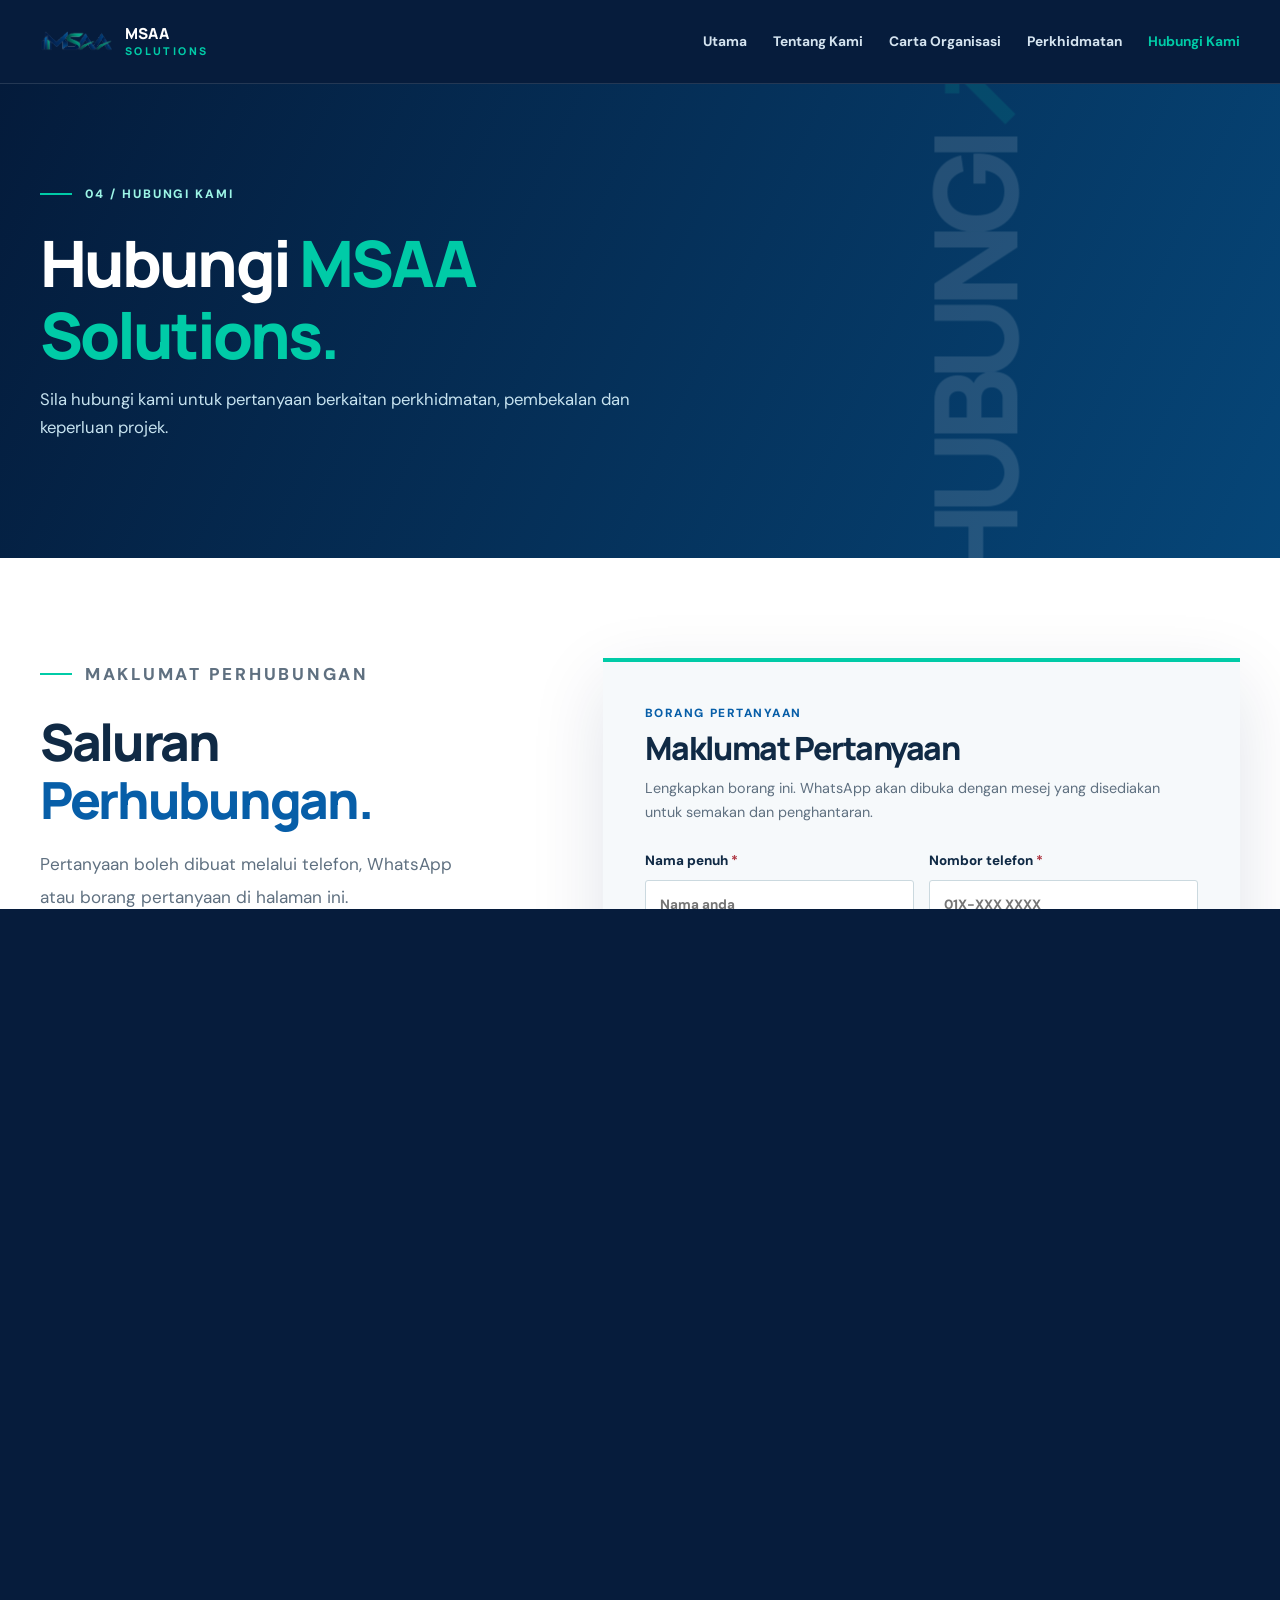
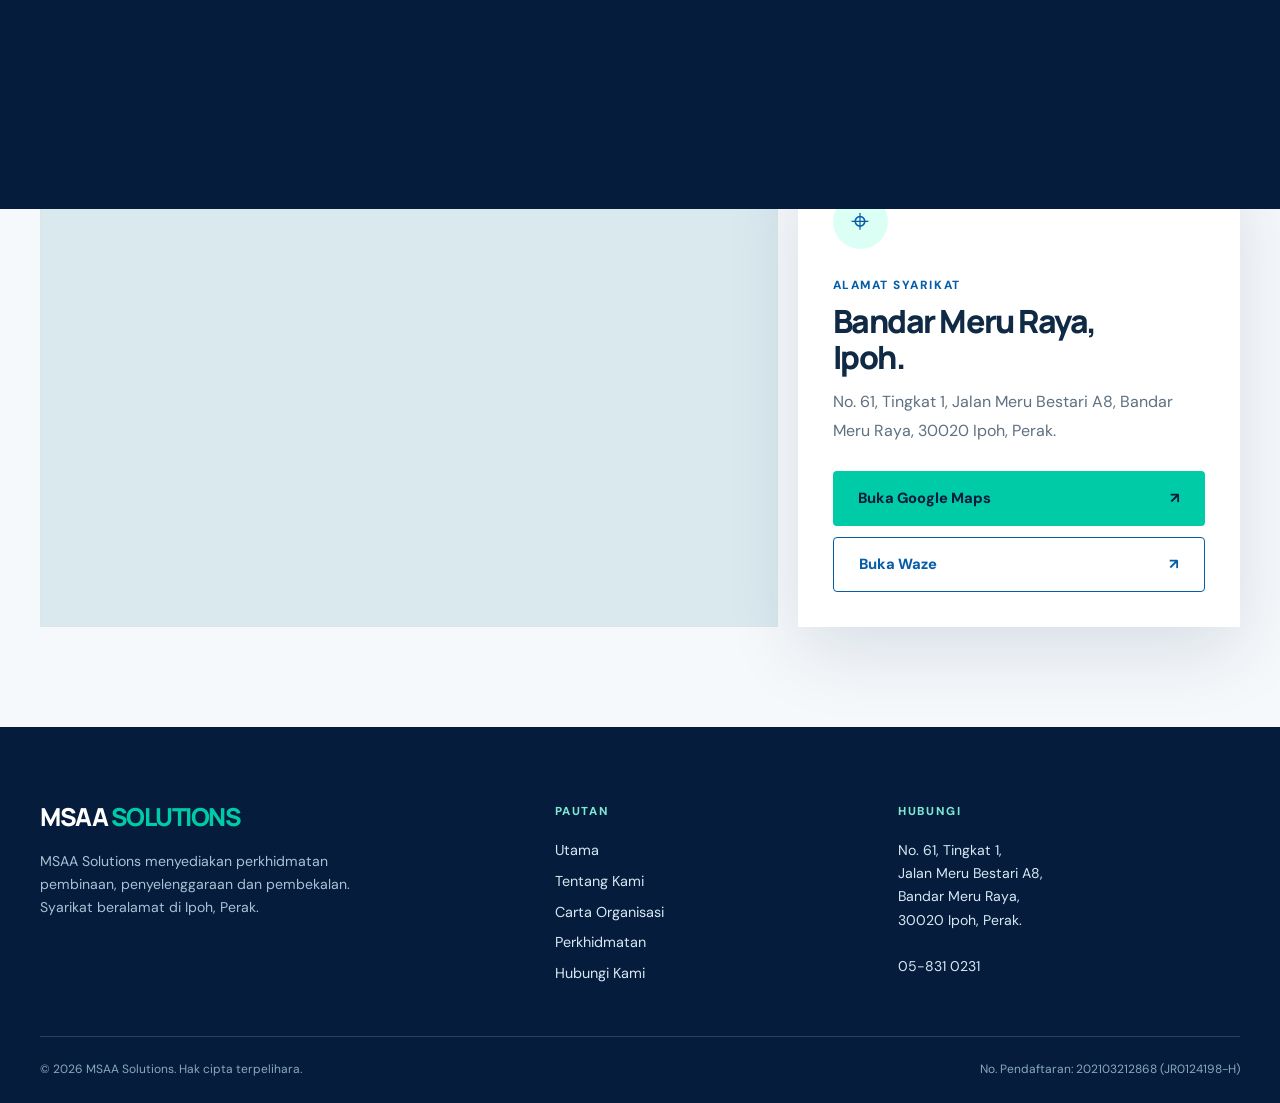
==== hubungi.html @ 8654f293 "Publish MSAA Solutions corporate website" ====
<!doctype html>
<html lang="ms">
  <head>
    <meta charset="utf-8" />
    <meta name="viewport" content="width=device-width, initial-scale=1" />
    <meta
      name="description"
      content="Hubungi MSAA Solutions di Ipoh, Perak melalui telefon, WhatsApp atau borang pertanyaan."
    />
    <title>Hubungi Kami | MSAA Solutions</title>
    <link rel="icon" type="image/svg+xml" href="assets/favicon.svg" />
    <link rel="stylesheet" href="assets/style.css?v=11" />
    <script defer src="assets/main.js?v=11"></script>
  </head>
  <body data-page="hubungi">
    <div id="site-header"></div>
    <main id="main-content">
      <!-- Tajuk halaman Hubungi Kami. -->
      <section class="page-hero section-pad">
        <div class="container page-hero-grid">
          <div class="reveal">
            <p class="eyebrow light"><span class="eyebrow-line"></span> 04 / HUBUNGI KAMI</p>
            <h1>Hubungi <em>MSAA Solutions.</em></h1>
            <p>Sila hubungi kami untuk pertanyaan berkaitan perkhidmatan, pembekalan dan keperluan projek.</p>
          </div>
          <div class="page-hero-mark" aria-hidden="true">HUBUNGI<span>↗</span></div>
        </div>
      </section>
      <!-- Maklumat perhubungan dan borang yang membuka WhatsApp. -->
      <section class="section-pad contact-section">
        <div class="container contact-grid">
          <div class="contact-info reveal">
            <p class="eyebrow"><span class="eyebrow-line"></span> MAKLUMAT PERHUBUNGAN</p>
            <h2>Saluran <em>Perhubungan.</em></h2>
            <p>Pertanyaan boleh dibuat melalui telefon, WhatsApp atau borang pertanyaan di halaman ini.</p>
            <div class="contact-list">
              <div><span>Telefon pejabat</span><a href="tel:+6058310231">05-831 0231</a></div>
              <div>
                <span>WhatsApp pemilik</span
                ><a href="https://wa.me/60125097527" target="_blank" rel="noopener noreferrer">012-509 7527 ↗</a>
              </div>
              <div>
                <span>Alamat berdaftar</span>
                <address>No. 61, Tingkat 1, Jalan Meru Bestari A8,<br />Bandar Meru Raya, 30020 Ipoh, Perak.</address>
              </div>
              <div>
                <span>Alamat cawangan</span>
                <address>No. 10, Jalan Nilam Sari 1,<br />Taman Nilam Sari, 05300 Alor Setar, Kedah.</address>
              </div>
            </div>
          </div>
          <div class="contact-form-card reveal">
            <p class="form-kicker">BORANG PERTANYAAN</p>
            <h3>Maklumat Pertanyaan</h3>
            <p class="form-explain">
              Lengkapkan borang ini. WhatsApp akan dibuka dengan mesej yang disediakan untuk semakan dan penghantaran.
            </p>
            <form id="contact-form">
              <div class="form-grid">
                <label
                  >Nama penuh <span>*</span
                  ><input name="nama" type="text" autocomplete="name" placeholder="Nama anda" required /></label
                ><label
                  >Nombor telefon <span>*</span
                  ><input name="telefon" type="tel" autocomplete="tel" placeholder="01X-XXX XXXX" required
                /></label>
              </div>
              <label
                >Perkhidmatan yang diperlukan <span>*</span
                ><select name="perkhidmatan" required>
                  <option value="" disabled selected>Sila pilih perkhidmatan</option>
                  <option>Pembinaan &amp; kejuruteraan awam</option>
                  <option>Landskap</option>
                  <option>Kebersihan &amp; rawatan kawasan</option>
                  <option>Penyelenggaraan peralatan</option>
                  <option>Bekalan perubatan &amp; makmal</option>
                  <option>Elektrik &amp; elektronik</option>
                  <option>Pertanyaan lain</option>
                </select></label
              ><label
                >Butiran pertanyaan <span>*</span
                ><textarea
                  name="mesej"
                  rows="5"
                  placeholder="Nyatakan keperluan anda secara ringkas..."
                  required
                ></textarea></label
              ><button class="button button-primary form-submit" type="submit">
                Teruskan ke WhatsApp <span aria-hidden="true">↗</span>
              </button>
              <p class="form-status" id="form-status" role="status" aria-live="polite"></p>
            </form>
          </div>
        </div>
      </section>

      <!-- Peta lokasi dan pautan navigasi untuk pengguna komputer serta telefon. -->
      <section class="location-section section-pad" aria-labelledby="location-title">
        <div class="container">
          <div class="section-top reveal">
            <div>
              <p class="eyebrow"><span class="eyebrow-line"></span> LOKASI KAMI</p>
              <h2 id="location-title">Lokasi <em>Pejabat.</em></h2>
            </div>
            <p>Alamat berdaftar MSAA Solutions terletak di Bandar Meru Raya, Ipoh, Perak.</p>
          </div>
          <div class="location-grid">
            <div class="map-frame reveal">
              <iframe
                title="Peta alamat MSAA Solutions di Bandar Meru Raya, Ipoh"
                src="https://maps.google.com/maps?q=No.%2061%2C%20Tingkat%201%2C%20Jalan%20Meru%20Bestari%20A8%2C%20Bandar%20Meru%20Raya%2C%2030020%20Ipoh%2C%20Perak&amp;output=embed"
                loading="lazy"
                referrerpolicy="no-referrer-when-downgrade"
                allowfullscreen
              ></iframe>
            </div>
            <div class="location-card reveal">
              <span class="location-pin" aria-hidden="true">⌖</span>
              <p class="form-kicker">ALAMAT SYARIKAT</p>
              <h3>Bandar Meru Raya,<br />Ipoh.</h3>
              <address>No. 61, Tingkat 1, Jalan Meru Bestari A8, Bandar Meru Raya, 30020 Ipoh, Perak.</address>
              <div class="direction-links">
                <a
                  class="button button-primary"
                  href="https://www.google.com/maps/search/?api=1&amp;query=No.%2061%2C%20Tingkat%201%2C%20Jalan%20Meru%20Bestari%20A8%2C%20Bandar%20Meru%20Raya%2C%2030020%20Ipoh%2C%20Perak"
                  target="_blank"
                  rel="noopener noreferrer"
                  >Buka Google Maps <span aria-hidden="true">↗</span></a
                >
                <a
                  class="button button-outline"
                  href="https://waze.com/ul?q=No.%2061%2C%20Tingkat%201%2C%20Jalan%20Meru%20Bestari%20A8%2C%20Bandar%20Meru%20Raya%2C%2030020%20Ipoh%2C%20Perak&amp;navigate=yes"
                  target="_blank"
                  rel="noopener noreferrer"
                  >Buka Waze <span aria-hidden="true">↗</span></a
                >
              </div>
            </div>
          </div>
        </div>
      </section>
    </main>
    <div id="site-footer"></div>
  </body>
</html>
---- assets/style.css ----
/* ==========================================================
MSAA SOLUTIONS — LAMAN KORPORAT
Susunan: asas, navigasi, halaman utama, halaman dalaman,
komponen, animasi dan paparan telefon.
========================================================== */
@import url("https://fonts.googleapis.com/css2?family=DM+Sans:wght@400%3B500%3B600%3B700&family=Manrope:wght@400%3B500%3B600%3B700%3B800&display=swap");
:root {
  --navy: #032553;
  --deep: #061c3c;
  --blue: #075ea8;
  --teal: #00cba7;
  --mint: #dcfff5;
  --paper: #f6f9fb;
  --white: #fff;
  --ink: #102a45;
  --muted: #5f7080;
  --line: #dce5ea;
  --shadow: 0 24px 70px rgba(3, 37, 83, 0.12);
}
* {
  box-sizing: border-box;
}
html {
  scroll-behavior: smooth;
}
body {
  margin: 0;
  font-family: "DM Sans", Arial, sans-serif;
  color: var(--ink);
  background: var(--white);
  line-height: 1.65;
}
body.is-loading {
  overflow: hidden;
}
img {
  display: block;
  max-width: 100%;
}
a {
  color: inherit;
  text-decoration: none;
}
button,
input,
select,
textarea {
  font: inherit;
}
button {
  cursor: pointer;
}
h1,
h2,
h3,
p {
  margin-top: 0;
}
h1,
h2,
h3 {
  font-family: Manrope, Arial, sans-serif;
  line-height: 1.12;
  letter-spacing: -0.045em;
}
h1 {
  font-size: clamp(3.15rem, 6.1vw, 6.75rem);
  font-weight: 800;
}
h2 {
  font-size: clamp(2.35rem, 4vw, 4.35rem);
  font-weight: 800;
}
h3 {
  font-size: 1.5rem;
  font-weight: 800;
}
em {
  font-style: normal;
  color: var(--teal);
}
.container {
  width: min(1200px, calc(100% - 64px));
  margin-inline: auto;
}
.section-pad {
  padding: 100px 0;
}
.eyebrow {
  display: flex;
  align-items: center;
  gap: 13px;
  color: var(--blue);
  font-size: 0.76rem;
  font-weight: 800;
  letter-spacing: 0.16em;
  margin-bottom: 23px;
}
.eyebrow.light {
  color: #9cf5e6;
}
.eyebrow-line {
  height: 2px;
  width: 32px;
  background: var(--teal);
}
.button {
  min-height: 55px;
  display: inline-flex;
  align-items: center;
  justify-content: space-between;
  gap: 35px;
  padding: 13px 25px;
  border-radius: 4px;
  border: 0;
  font-size: 0.92rem;
  font-weight: 800;
  transition:
    transform 0.25s,
    background 0.25s,
    box-shadow 0.25s;
}
.button:hover {
  transform: translateY(-3px);
  box-shadow: 0 15px 30px rgba(0, 0, 0, 0.14);
}
.button-primary {
  background: var(--teal);
  color: var(--deep);
}
.button-primary:hover {
  background: #39dfbe;
}
.button-white {
  background: #fff;
  color: var(--deep);
}
.text-link {
  display: inline-flex;
  align-items: center;
  gap: 23px;
  padding-bottom: 7px;
  border-bottom: 2px solid var(--teal);
  font-weight: 800;
  font-size: 0.92rem;
  transition: gap 0.25s;
}
.text-link:hover {
  gap: 32px;
}
.light-link {
  color: #fff;
}

/* Navigasi yang digunakan pada semua halaman. */
.site-header {
  height: 84px;
  background: var(--deep);
  color: #fff;
  position: relative;
  z-index: 100;
  border-bottom: 1px solid rgba(255, 255, 255, 0.12);
}
.nav-inner {
  height: 100%;
  display: flex;
  align-items: center;
  justify-content: space-between;
  gap: 35px;
}
.brand {
  display: flex;
  align-items: center;
  gap: 12px;
  min-width: 210px;
}
.brand-logo {
  width: 73px;
  height: 52px;
  object-fit: contain;
}
.brand-text {
  font-family: Manrope, Arial, sans-serif;
  font-weight: 800;
  font-size: 0.95rem;
  letter-spacing: 0.015em;
  line-height: 1.04;
}
.brand-text small {
  display: block;
  color: var(--teal);
  font-size: 0.67rem;
  letter-spacing: 0.22em;
  margin-top: 5px;
}
.nav-links {
  display: flex;
  align-items: center;
  gap: 26px;
}
.nav-links a {
  color: #d5e4f0;
  font-size: 0.86rem;
  font-weight: 700;
  white-space: nowrap;
  transition: color 0.2s;
}
.nav-links a:hover,
.nav-links a[aria-current="page"] {
  color: var(--teal);
}
.nav-contact {
  border: 1px solid rgba(255, 255, 255, 0.35);
  padding: 9px 15px !important;
  border-radius: 3px;
}
.menu-toggle {
  display: none;
  color: #fff;
  background: none;
  border: 0;
  font-size: 1.7rem;
}
.skip-link {
  position: absolute;
  left: 16px;
  top: -60px;
  background: #fff;
  color: #000;
  padding: 10px;
  z-index: 200;
}
.skip-link:focus {
  top: 12px;
}

/* Skrin memuat dan peralihan apabila pautan halaman ditekan. */
.loader {
  position: fixed;
  inset: 0;
  z-index: 999;
  background: var(--deep);
  display: grid;
  place-items: center;
  color: #fff;
  transition:
    opacity 0.5s,
    visibility 0.5s;
}
.loader.is-hidden {
  opacity: 0;
  visibility: hidden;
  pointer-events: none;
}
.loader-content {
  text-align: center;
}
.animated-logo {
  width: 260px;
  height: 220px;
  margin: 0 auto;
  position: relative;
  display: grid;
  place-items: center;
}
.logo-halo {
  position: absolute;
  width: 205px;
  height: 205px;
  border: 2px solid rgba(255, 255, 255, 0.18);
  border-top-color: var(--teal);
  border-radius: 50%;
  animation: logoSpin 2.2s linear infinite;
}
.logo-panel {
  position: relative;
  z-index: 1;
  width: 230px;
  height: 105px;
  padding: 15px 20px;
  border-radius: 10px;
  background: #fff;
  box-shadow: 0 20px 55px rgba(0, 0, 0, 0.22);
  animation: logoPulse 1.3s ease-in-out infinite alternate;
}
.logo-panel img {
  width: 100%;
  height: 100%;
  object-fit: contain;
}
.loader-content p {
  font-size: 0.74rem;
  letter-spacing: 0.24em;
  font-weight: 700;
  color: #afd3e2;
  margin: 15px 0;
}
.loader-bar {
  width: 220px;
  height: 3px;
  background: rgba(255, 255, 255, 0.17);
  margin: 25px auto 0;
  overflow: hidden;
}
.loader-bar span {
  display: block;
  width: 45%;
  height: 100%;
  background: var(--teal);
  animation: loading 1s ease-in-out infinite alternate;
}
.page-transition {
  position: fixed;
  inset: 0;
  z-index: 900;
  display: grid;
  place-items: center;
  background: var(--deep);
  transform: translateY(101%);
  overflow: hidden;
  pointer-events: none;
}
.page-transition.is-active {
  animation: transitionIn 0.42s cubic-bezier(0.68, 0, 0.25, 1) forwards;
}
.transition-content {
  opacity: 0;
  text-align: center;
  color: #a8eadd;
}
.transition-content p {
  margin: 0;
  font-size: 0.72rem;
  font-weight: 800;
  letter-spacing: 0.24em;
}
.page-transition.is-active .transition-content {
  animation: logoAppear 0.5s 0.27s ease-out forwards;
}
@keyframes loading {
  to {
    transform: translateX(180%);
  }
}
@keyframes transitionIn {
  to {
    transform: translateY(0);
  }
}
@keyframes logoSpin {
  to {
    transform: rotate(360deg);
  }
}
@keyframes logoPulse {
  to {
    transform: scale(1.045);
  }
}
@keyframes logoAppear {
  from {
    opacity: 0;
    transform: translateY(20px) scale(0.94);
  }
  to {
    opacity: 1;
    transform: translateY(0) scale(1);
  }
}

/* Halaman utama. */
.hero {
  min-height: calc(100vh - 84px);
  position: relative;
  overflow: hidden;
  display: flex;
  align-items: center;
  background:
    radial-gradient(circle at 76% 40%, #0b5a8b 0%, transparent 38%),
    linear-gradient(125deg, #041b3b, #05366d 65%, #044f80);
  color: #fff;
  padding-bottom: 40px;
}
.hero:before {
  content: "";
  position: absolute;
  right: -10%;
  top: -25%;
  width: 65%;
  aspect-ratio: 1;
  border: 1px solid rgba(255, 255, 255, 0.1);
  border-radius: 50%;
}
.hero-glow {
  position: absolute;
  left: -150px;
  bottom: -240px;
  width: 550px;
  height: 550px;
  border-radius: 50%;
  background: radial-gradient(circle, rgba(0, 203, 167, 0.18), transparent 65%);
}
.hero-grid {
  display: grid;
  grid-template-columns: 1.15fr 0.85fr;
  gap: 6%;
  align-items: center;
  position: relative;
  z-index: 2;
}
.hero h1 {
  max-width: 760px;
  margin-bottom: 26px;
}
.hero h1 em {
  position: relative;
}
.hero-lead {
  max-width: 590px;
  font-size: 1.08rem;
  color: #c6dfed;
  line-height: 1.9;
}
.hero-actions {
  display: flex;
  align-items: center;
  gap: 30px;
  margin-top: 38px;
}
.hero-proof {
  display: flex;
  align-items: center;
  gap: 13px;
  margin-top: 70px;
  color: #b4cfdf;
  font-size: 0.75rem;
  line-height: 1.5;
}
.proof-number {
  color: #fff;
  font-family: Manrope, Arial, sans-serif;
  font-weight: 800;
  font-size: 1.75rem;
  letter-spacing: -0.05em;
}
.proof-divider {
  height: 35px;
  width: 1px;
  background: rgba(255, 255, 255, 0.3);
  margin: 0 18px;
}
.hero-art {
  position: relative;
  min-height: 560px;
  display: grid;
  place-items: center;
}
.hero-image-wrap {
  width: min(360px, 80%);
  height: 505px;
  overflow: hidden;
  border: 9px solid rgba(255, 255, 255, 0.9);
  border-radius: 6px;
  box-shadow: 0 35px 65px rgba(0, 0, 0, 0.35);
  transform: rotate(4deg);
  position: relative;
  z-index: 2;
}
.hero-image-wrap img {
  height: 100%;
  width: 100%;
  object-fit: cover;
  object-position: center;
}
.art-ring {
  position: absolute;
  border: 1px solid rgba(122, 229, 225, 0.28);
  border-radius: 50%;
  width: 600px;
  height: 600px;
}
.art-ring-two {
  width: 470px;
  height: 470px;
}
.hero-float {
  position: absolute;
  z-index: 3;
  bottom: 70px;
  left: -5%;
  background: var(--teal);
  color: var(--deep);
  padding: 17px 27px;
  display: flex;
  align-items: center;
  gap: 14px;
  box-shadow: var(--shadow);
  transform: rotate(-3deg);
  font-size: 0.8rem;
  line-height: 1.35;
}
.float-icon {
  font-size: 2.1rem;
}
.hero-bottom {
  position: absolute;
  bottom: 22px;
  left: 50%;
  transform: translateX(-50%);
  display: flex;
  justify-content: space-between;
  font-size: 0.65rem;
  letter-spacing: 0.19em;
  color: #91b7cf;
}
.intro {
  background: #fff;
}
.intro-grid,
.two-col {
  display: grid;
  grid-template-columns: 1fr 1fr;
  gap: 12%;
}
.intro h2,
.about-story h2 {
  margin-bottom: 0;
}
.intro h2 em,
.about-story h2 em,
.contact-info h2 em {
  color: var(--blue);
}
.intro-body {
  padding-top: 52px;
}
.intro-body p,
.prose p,
.contact-info > p {
  color: var(--muted);
  font-size: 1.07rem;
  line-height: 1.9;
}
.intro-body .text-link {
  margin-top: 18px;
}
.intro-links {
  display: flex;
  align-items: center;
  flex-wrap: wrap;
  gap: 12px 28px;
}
.featured {
  background: var(--paper);
}
.section-top {
  display: flex;
  align-items: end;
  justify-content: space-between;
  gap: 30px;
  margin-bottom: 38px;
}
.section-top h2 {
  margin-bottom: 0;
}
.section-top > p {
  max-width: 300px;
  color: var(--muted);
  font-size: 0.94rem;
}
.feature-grid {
  display: grid;
  grid-template-columns: repeat(3, 1fr);
  gap: 18px;
}
.feature-card {
  min-height: 340px;
  background: #fff;
  padding: 30px;
  display: flex;
  flex-direction: column;
  position: relative;
  transition:
    transform 0.25s,
    background 0.25s,
    box-shadow 0.25s;
}
.feature-card:hover {
  transform: translateY(-8px);
  background: #ecfff9;
  box-shadow: var(--shadow);
}
.card-index {
  color: var(--blue);
  font-weight: 800;
  font-size: 0.75rem;
}
.card-symbol {
  font-size: 3rem;
  color: var(--teal);
  margin: 25px 0 18px;
  line-height: 1;
}
.feature-card h3 {
  font-size: 1.5rem;
  margin-bottom: 12px;
}
.feature-card p {
  color: var(--muted);
  font-size: 0.9rem;
  max-width: 240px;
}
.card-arrow {
  position: absolute;
  right: 29px;
  bottom: 26px;
  font-size: 1.25rem;
  color: var(--blue);
}
.cta-band {
  background: var(--blue);
  color: #fff;
  padding: 66px 0;
}
.cta-inner {
  display: flex;
  align-items: center;
  justify-content: space-between;
  gap: 30px;
}
.cta-band h2 {
  font-size: clamp(2rem, 3.5vw, 3.45rem);
  margin-bottom: 0;
}
.cta-band .eyebrow {
  margin-bottom: 15px;
}

/* Tajuk dan kandungan halaman dalaman. */
.page-hero {
  background: linear-gradient(115deg, #041b3b, #064678);
  color: #fff;
  overflow: hidden;
  min-height: 360px;
  display: flex;
  align-items: center;
}
.page-hero-grid {
  display: grid;
  grid-template-columns: 1fr 0.45fr;
  align-items: center;
}
.page-hero h1 {
  font-size: clamp(3rem, 5vw, 5.4rem);
  max-width: 850px;
  margin-bottom: 16px;
}
.page-hero p:not(.eyebrow) {
  max-width: 620px;
  color: #c7e3f0;
  font-size: 1.04rem;
}
.page-hero .button {
  margin-top: 18px;
}
.page-hero-mark {
  justify-self: end;
  font-family: Manrope, Arial, sans-serif;
  font-size: clamp(4rem, 9vw, 9rem);
  letter-spacing: -0.1em;
  font-weight: 800;
  opacity: 0.12;
  transform: rotate(-90deg);
  white-space: nowrap;
}
.page-hero-mark span {
  color: var(--teal);
}
.prose p {
  margin-bottom: 22px;
}
.facts {
  background: var(--paper);
}
.facts-grid {
  display: grid;
  grid-template-columns: repeat(3, 1fr);
  gap: 12px;
}
.fact {
  background: #fff;
  padding: 28px;
  min-height: 170px;
  border-top: 3px solid var(--teal);
}
.fact span,
.contact-list span {
  display: block;
  color: var(--muted);
  font-size: 0.76rem;
  text-transform: uppercase;
  letter-spacing: 0.1em;
  font-weight: 800;
  margin-bottom: 16px;
}
.fact strong {
  font-family: Manrope, Arial, sans-serif;
  font-size: 1.15rem;
  line-height: 1.35;
}

/* Ringkasan sijil CIDB dengan status seperti dalam profil syarikat. */
.registration-section {
  background: #fff;
  border-bottom: 1px solid var(--line);
}
.registration-section h2 em {
  color: var(--blue);
}
#registration-title {
  scroll-margin-top: 120px;
}
.registration-grid {
  display: grid;
  grid-template-columns: repeat(4, 1fr);
  gap: 12px;
}
.registration-item {
  background: var(--paper);
  border-top: 3px solid var(--teal);
  padding: 24px;
  min-height: 135px;
}
.registration-item span {
  display: block;
  color: var(--muted);
  font-size: 0.76rem;
  font-weight: 800;
  letter-spacing: 0.06em;
  margin-bottom: 14px;
}
.registration-item strong {
  font-family: Manrope, Arial, sans-serif;
  font-size: 1.38rem;
}
.registration-note {
  max-width: 850px;
  margin: 25px 0 0;
  color: var(--muted);
  line-height: 1.8;
}
.registration-note strong {
  color: var(--deep);
}

/* Senarai perkhidmatan. */
.services-list {
  border-top: 1px solid var(--line);
}
.service-row {
  display: grid;
  grid-template-columns: 70px 1fr 50px;
  gap: 25px;
  align-items: start;
  padding: 30px 15px;
  border-bottom: 1px solid var(--line);
  scroll-margin-top: 40px;
  transition: background 0.2s;
}
.service-row:hover {
  background: #f3fffb;
}
.service-no {
  font-weight: 800;
  color: var(--blue);
  font-size: 0.8rem;
  padding-top: 7px;
}
.service-row h3 {
  margin-bottom: 9px;
  font-size: 1.65rem;
}
.service-row p {
  color: var(--muted);
  margin: 0;
}
.service-icon {
  font-size: 1.6rem;
  color: var(--teal);
  text-align: right;
}

/* Borang membina mesej WhatsApp tanpa menyimpan maklumat pengguna. */
.contact-grid {
  display: grid;
  grid-template-columns: 0.82fr 1.18fr;
  gap: 10%;
}
.contact-info h2 {
  margin-bottom: 20px;
}
.contact-list {
  border-top: 1px solid var(--line);
  margin-top: 35px;
}
.contact-list > div {
  padding: 24px 0;
  border-bottom: 1px solid var(--line);
}
.contact-list span {
  margin-bottom: 5px;
}
.contact-list a,
.contact-list address {
  font-family: Manrope, Arial, sans-serif;
  font-size: 1.14rem;
  font-weight: 700;
  font-style: normal;
  line-height: 1.6;
}
.contact-list a:hover {
  color: var(--blue);
}
.contact-form-card {
  padding: 42px;
  background: var(--paper);
  border-top: 4px solid var(--teal);
  box-shadow: var(--shadow);
}
.form-kicker {
  color: var(--blue);
  font-size: 0.74rem;
  letter-spacing: 0.13em;
  font-weight: 800;
  margin-bottom: 8px;
}
.contact-form-card h3 {
  font-size: 2rem;
  margin-bottom: 10px;
}
.form-explain {
  color: var(--muted);
  font-size: 0.9rem;
  margin-bottom: 25px;
}
.contact-form-card label {
  display: block;
  font-weight: 800;
  font-size: 0.84rem;
  margin-bottom: 19px;
}
.contact-form-card label span {
  color: #ad3440;
}
.form-grid {
  display: grid;
  grid-template-columns: 1fr 1fr;
  gap: 15px;
}
.contact-form-card input,
.contact-form-card select,
.contact-form-card textarea {
  display: block;
  width: 100%;
  margin-top: 8px;
  background: #fff;
  border: 1px solid #cbd9df;
  border-radius: 3px;
  padding: 13px 14px;
  color: var(--ink);
  outline: 0;
}
.contact-form-card :is(input, select, textarea):focus {
  border-color: var(--blue);
  box-shadow: 0 0 0 3px rgba(7, 94, 168, 0.1);
}
.contact-form-card textarea {
  resize: vertical;
  min-height: 130px;
}
.form-submit {
  width: 100%;
  margin-top: 2px;
}
.form-status {
  font-size: 0.83rem;
  color: var(--blue);
  margin: 10px 0 0;
  min-height: 1.3em;
}

/* Carta organisasi tiga peringkat dengan ruang foto pengurus. */
.organization {
  background: #fff;
  scroll-margin-top: 24px;
}
.organization-heading {
  text-align: center;
  max-width: 690px;
  margin: 0 auto 42px;
}
.organization-heading .eyebrow {
  justify-content: center;
}
.organization-heading h2 em,
.location-section h2 em {
  color: var(--blue);
}
.organization-heading p:not(.eyebrow) {
  color: var(--muted);
  font-size: 1rem;
}
.organization-tree {
  display: flex;
  flex-direction: column;
  align-items: center;
}
.organization-card {
  width: min(100%, 520px);
  display: flex;
  align-items: center;
  gap: 25px;
  padding: 24px;
  background: var(--paper);
  border: 1px solid var(--line);
  border-top: 4px solid var(--teal);
  box-shadow: 0 14px 40px rgba(3, 37, 83, 0.08);
  position: relative;
}
.manager-card {
  background: var(--deep);
  color: #fff;
  border-color: var(--deep);
  border-top-color: var(--teal);
}
.ownership-card {
  justify-content: center;
  min-height: 125px;
  text-align: center;
  background: #eaf7f4;
}
.staff-card {
  justify-content: center;
  min-height: 140px;
  text-align: center;
}
.organization-photo {
  width: 112px;
  height: 130px;
  flex: 0 0 112px;
  border: 2px dashed #9bb8c8;
  background: #ecf4f7;
  display: flex;
  flex-direction: column;
  justify-content: center;
  align-items: center;
  gap: 3px;
  color: #66869a;
}
.manager-card .organization-photo {
  background: #143b64;
  border-color: #7ecbc3;
  color: #b4e8e0;
}
.organization-photo span {
  font-size: 3.3rem;
  line-height: 1;
}
.organization-photo small {
  font-size: 0.58rem;
  font-weight: 800;
  letter-spacing: 0.12em;
  text-align: center;
}
.organization-role {
  display: block;
  font-size: 0.69rem;
  font-weight: 800;
  letter-spacing: 0.14em;
  color: var(--blue);
  margin-bottom: 8px;
}
.manager-card .organization-role {
  color: #77ead1;
}
.organization-detail h3 {
  font-size: 1.45rem;
  margin: 0 0 8px;
}
.organization-detail p {
  margin: 0;
  color: var(--muted);
  font-size: 0.86rem;
}
.manager-card .organization-detail p {
  color: #b8d5e5;
}
.organization-connector {
  height: 92px;
  width: 2px;
  background: var(--blue);
  position: relative;
}
.organization-connector:before,
.organization-connector:after {
  content: "";
  position: absolute;
  left: 50%;
  transform: translateX(-50%);
  width: 10px;
  height: 10px;
  background: var(--teal);
  border: 3px solid #fff;
  border-radius: 50%;
}
.organization-connector:before {
  top: 0;
}
.organization-connector:after {
  bottom: 0;
}
.organization-note {
  max-width: 620px;
  margin: 30px auto 0;
  text-align: center;
  font-size: 0.79rem;
  color: var(--muted);
}

/* Lokasi pejabat dan pilihan navigasi. */
.location-section {
  background: var(--paper);
}
.location-grid {
  display: grid;
  grid-template-columns: 1.25fr 0.75fr;
  gap: 20px;
  align-items: stretch;
}
.map-frame {
  min-height: 410px;
  background: #d9e9ee;
  border: 1px solid var(--line);
  overflow: hidden;
}
.map-frame iframe {
  display: block;
  width: 100%;
  height: 100%;
  min-height: 410px;
  border: 0;
}
.location-card {
  background: #fff;
  padding: 35px;
  display: flex;
  flex-direction: column;
  align-items: flex-start;
  box-shadow: var(--shadow);
}
.location-pin {
  width: 55px;
  height: 55px;
  border-radius: 50%;
  display: grid;
  place-items: center;
  background: var(--mint);
  color: var(--blue);
  font-size: 2rem;
  margin-bottom: 27px;
}
.location-card h3 {
  font-size: 2rem;
  margin: 0 0 13px;
}
.location-card address {
  font-style: normal;
  color: var(--muted);
  line-height: 1.8;
  margin-bottom: 25px;
}
.direction-links {
  display: grid;
  gap: 11px;
  width: 100%;
  margin-top: auto;
}
.direction-links .button {
  width: 100%;
}
.button-outline {
  border: 1px solid var(--blue);
  background: #fff;
  color: var(--blue);
}
.button-outline:hover {
  background: #eff9ff;
}

/* Kaki laman. */
.site-footer {
  background: var(--deep);
  color: #fff;
  padding: 70px 0 23px;
}
.footer-grid {
  display: grid;
  grid-template-columns: 1.3fr 0.8fr 1fr;
  gap: 70px;
}
.footer-brand {
  font-family: Manrope, Arial, sans-serif;
  font-size: 1.55rem;
  font-weight: 800;
  letter-spacing: -0.06em;
  margin-bottom: 12px;
}
.footer-brand span {
  color: var(--teal);
}
.footer-grid p {
  color: #a6c3d4;
  max-width: 330px;
  font-size: 0.88rem;
}
.footer-grid h3 {
  font:
    800 0.72rem DM Sans,
    Arial,
    sans-serif;
  letter-spacing: 0.14em;
  margin: 7px 0 20px;
  color: #7de8d4;
}
.footer-links {
  display: grid;
  gap: 7px;
}
.footer-links a {
  color: #d6e9f3;
  font-size: 0.9rem;
}
.footer-links a:hover {
  color: var(--teal);
}
.footer-contact {
  font-size: 0.88rem;
  color: #d6e9f3;
}
.footer-contact a:hover {
  color: var(--teal);
}
.footer-bottom {
  display: flex;
  justify-content: space-between;
  gap: 20px;
  border-top: 1px solid rgba(255, 255, 255, 0.16);
  margin-top: 50px;
  padding-top: 23px;
  color: #89a9bc;
  font-size: 0.75rem;
}

/* Animasi berperingkat untuk setiap seksyen dan elemen utama. */
.reveal {
  opacity: 0;
  filter: blur(5px);
  transform: translateY(42px) scale(0.97);
  transition:
    opacity 0.85s cubic-bezier(0.2, 0.8, 0.2, 1),
    filter 0.85s cubic-bezier(0.2, 0.8, 0.2, 1),
    transform 0.85s cubic-bezier(0.2, 0.8, 0.2, 1);
  transition-delay: var(--reveal-delay, 0ms);
}
.reveal.is-visible {
  opacity: 1;
  filter: blur(0);
  transform: translateY(0);
}
.feature-card.reveal:not(.is-visible),
.registration-item.reveal:not(.is-visible),
.fact.reveal:not(.is-visible) {
  transform: translateY(48px) scale(0.91);
}
.service-row.reveal:not(.is-visible) {
  transform: translateX(-45px);
}
.service-row:nth-child(even).reveal:not(.is-visible) {
  transform: translateX(45px);
}
.organization-card.reveal:not(.is-visible) {
  transform: translateY(28px) scale(0.92);
}
.line-reveal {
  transform: scaleY(0);
  transform-origin: top;
  transition: transform 0.75s cubic-bezier(0.18, 0.8, 0.2, 1);
  transition-delay: 0.2s;
}
.line-reveal.is-visible {
  transform: scaleY(1);
}
.reveal.is-visible .eyebrow-line {
  animation: lineGrow 0.7s ease-out both;
}
.hero-glow {
  animation: glowDrift 8s ease-in-out infinite alternate;
}
.hero-image-wrap {
  animation: imageFloat 6s ease-in-out infinite;
}
.art-ring-one {
  animation: ringPulse 8s ease-in-out infinite;
}
.art-ring-two {
  animation: ringPulse 8s 1s ease-in-out infinite reverse;
}
.page-hero-mark {
  animation: markDrift 7s ease-in-out infinite alternate;
}
.cta-band {
  background: linear-gradient(110deg, var(--blue), #053467 50%, #047c8c);
  background-size: 200% 100%;
  animation: gradientFlow 9s ease-in-out infinite alternate;
}
.feature-card {
  overflow: hidden;
}
.feature-card::after {
  content: "";
  position: absolute;
  inset: 0;
  background: linear-gradient(110deg, transparent 28%, rgba(255, 255, 255, 0.55) 50%, transparent 72%);
  transform: translateX(-130%);
  pointer-events: none;
}
.feature-card:hover::after,
.feature-card:focus-visible::after {
  transform: translateX(130%);
  transition: transform 0.75s ease;
}
.feature-card.reveal.is-visible:hover,
.feature-card.reveal.is-visible:focus-visible {
  transform: translateY(-8px);
}
@keyframes lineGrow {
  from {
    transform: scaleX(0);
    transform-origin: left;
  }
  to {
    transform: scaleX(1);
    transform-origin: left;
  }
}
@keyframes glowDrift {
  from {
    transform: translate(0, 0) scale(1);
  }
  to {
    transform: translate(65px, -55px) scale(1.25);
  }
}
@keyframes imageFloat {
  0%,
  100% {
    transform: translateY(0) rotate(4deg);
  }
  50% {
    transform: translateY(-15px) rotate(2deg);
  }
}
@keyframes ringPulse {
  0%,
  100% {
    transform: scale(1);
    opacity: 0.8;
  }
  50% {
    transform: scale(1.08);
    opacity: 0.35;
  }
}
@keyframes markDrift {
  from {
    transform: translateY(-10px) rotate(-90deg);
  }
  to {
    transform: translateY(14px) rotate(-90deg);
  }
}
@keyframes gradientFlow {
  from {
    background-position: 0% 50%;
  }
  to {
    background-position: 100% 50%;
  }
}
@media (max-width: 1050px) {
  .registration-grid {
    grid-template-columns: repeat(2, 1fr);
  }
  .nav-links {
    gap: 15px;
  }
  .nav-links a {
    font-size: 0.78rem;
  }
  .brand {
    min-width: 175px;
  }
  .hero-grid {
    gap: 2%;
  }
  .hero-art {
    min-height: 480px;
  }
  .hero-image-wrap {
    height: 430px;
    width: 300px;
  }
  .feature-card {
    padding: 24px;
  }
}
@media (max-width: 1000px) {
  .menu-toggle {
    display: block;
  }
  .nav-links {
    position: absolute;
    top: 84px;
    left: 0;
    right: 0;
    display: none;
    flex-direction: column;
    align-items: stretch;
    gap: 0;
    padding: 20px 25px 28px;
    background: var(--deep);
    box-shadow: 0 20px 30px rgba(0, 0, 0, 0.2);
  }
  .nav-links.is-open {
    display: flex;
  }
  .nav-links a {
    padding: 13px 10px;
    font-size: 0.95rem;
  }
}
@media (max-width: 760px) {
  .container {
    width: min(100% - 36px, 600px);
  }
  .section-pad {
    padding: 72px 0;
  }
  .site-header {
    height: 72px;
  }
  .brand-logo {
    width: 60px;
    height: 42px;
  }
  .brand-text {
    font-size: 0.83rem;
  }
  .menu-toggle {
    display: block;
  }
  .nav-links {
    position: absolute;
    top: 72px;
    left: 0;
    right: 0;
    background: var(--deep);
    padding: 20px 18px 28px;
    display: none;
    flex-direction: column;
    align-items: stretch;
    gap: 0;
    box-shadow: 0 20px 30px rgba(0, 0, 0, 0.2);
  }
  .nav-links.is-open {
    display: flex;
  }
  .nav-links a {
    padding: 13px 10px;
    font-size: 0.95rem;
  }
  .nav-contact {
    margin-top: 8px;
    text-align: center;
  }
  .hero {
    min-height: auto;
    padding: 80px 0 55px;
  }
  .hero-grid,
  .intro-grid,
  .two-col,
  .contact-grid {
    grid-template-columns: 1fr;
    gap: 40px;
  }
  .hero h1 {
    font-size: clamp(3.2rem, 12vw, 5rem);
  }
  .hero-art {
    min-height: 360px;
  }
  .hero-image-wrap {
    height: 340px;
    width: 245px;
  }
  .art-ring {
    width: 410px;
    height: 410px;
  }
  .art-ring-two {
    width: 310px;
    height: 310px;
  }
  .hero-float {
    left: 4%;
    bottom: 25px;
  }
  .hero-proof {
    margin-top: 50px;
    flex-wrap: wrap;
  }
  .hero-bottom {
    display: none;
  }
  .intro-body {
    padding-top: 0;
  }
  .section-top,
  .cta-inner {
    align-items: start;
    flex-direction: column;
  }
  .feature-grid,
  .facts-grid {
    grid-template-columns: 1fr;
  }
  .registration-grid {
    grid-template-columns: 1fr;
  }
  .feature-card {
    min-height: 285px;
  }
  .page-hero {
    min-height: 320px;
  }
  .page-hero-grid {
    grid-template-columns: 1fr;
  }
  .page-hero-mark {
    display: none;
  }
  .page-hero h1 {
    font-size: clamp(3rem, 10vw, 4.5rem);
  }
  .fact {
    min-height: 125px;
  }
  .contact-form-card {
    padding: 25px;
  }
  .footer-grid {
    grid-template-columns: 1fr 1fr;
    gap: 35px;
  }
  .footer-grid > div:first-child {
    grid-column: 1/-1;
  }
}
@media (max-width: 480px) {
  .hero-actions {
    align-items: flex-start;
    flex-direction: column;
  }
  .hero-proof {
    gap: 8px;
  }
  .proof-divider {
    display: none;
  }
  .hero-art {
    min-height: 310px;
  }
  .hero-image-wrap {
    height: 290px;
    width: 210px;
  }
  .hero-float {
    padding: 11px 16px;
    font-size: 0.73rem;
  }
  .service-row {
    grid-template-columns: 35px 1fr;
    gap: 12px;
  }
  .service-icon {
    display: none;
  }
  .service-row h3 {
    font-size: 1.35rem;
  }
  .form-grid {
    grid-template-columns: 1fr;
    gap: 0;
  }
  .footer-grid {
    grid-template-columns: 1fr;
  }
  .footer-grid > div:first-child {
    grid-column: auto;
  }
  .footer-bottom {
    flex-direction: column;
  }
}
@media (max-width: 900px) {
  .location-grid {
    grid-template-columns: 1fr;
  }
  .map-frame,
  .map-frame iframe {
    min-height: 360px;
  }
  .direction-links {
    grid-template-columns: 1fr 1fr;
  }
}
@media (max-width: 600px) {
  .organization-card {
    gap: 16px;
    padding: 17px;
  }
  .organization-photo {
    width: 88px;
    height: 105px;
    flex-basis: 88px;
  }
  .organization-photo span {
    font-size: 2.7rem;
  }
  .organization-photo small {
    font-size: 0.48rem;
  }
  .organization-detail h3 {
    font-size: 1.12rem;
  }
  .organization-detail p {
    font-size: 0.77rem;
  }
  .location-card {
    padding: 25px;
  }
  .direction-links {
    grid-template-columns: 1fr;
  }
  .map-frame,
  .map-frame iframe {
    min-height: 300px;
  }
}
@media (prefers-reduced-motion: reduce) {
  html {
    scroll-behavior: auto;
  }
  .reveal {
    opacity: 1;
    filter: none;
    transform: none;
    transition: none;
  }
  .line-reveal {
    transform: none;
    transition: none;
  }
  .hero-glow,
  .hero-image-wrap,
  .art-ring,
  .page-hero-mark,
  .cta-band,
  .reveal.is-visible .eyebrow-line {
    animation: none;
  }
  .feature-card::after {
    display: none;
  }
  .loader,
  .button,
  .feature-card,
  .text-link {
    transition: none;
  }
  .loader-bar span {
    animation: none;
  }
  .logo-halo,
  .logo-panel {
    animation: none;
  }
  .page-transition.is-active {
    animation: none;
    transform: translateY(0);
  }
  .page-transition.is-active .transition-content {
    animation: none;
    opacity: 1;
  }
}
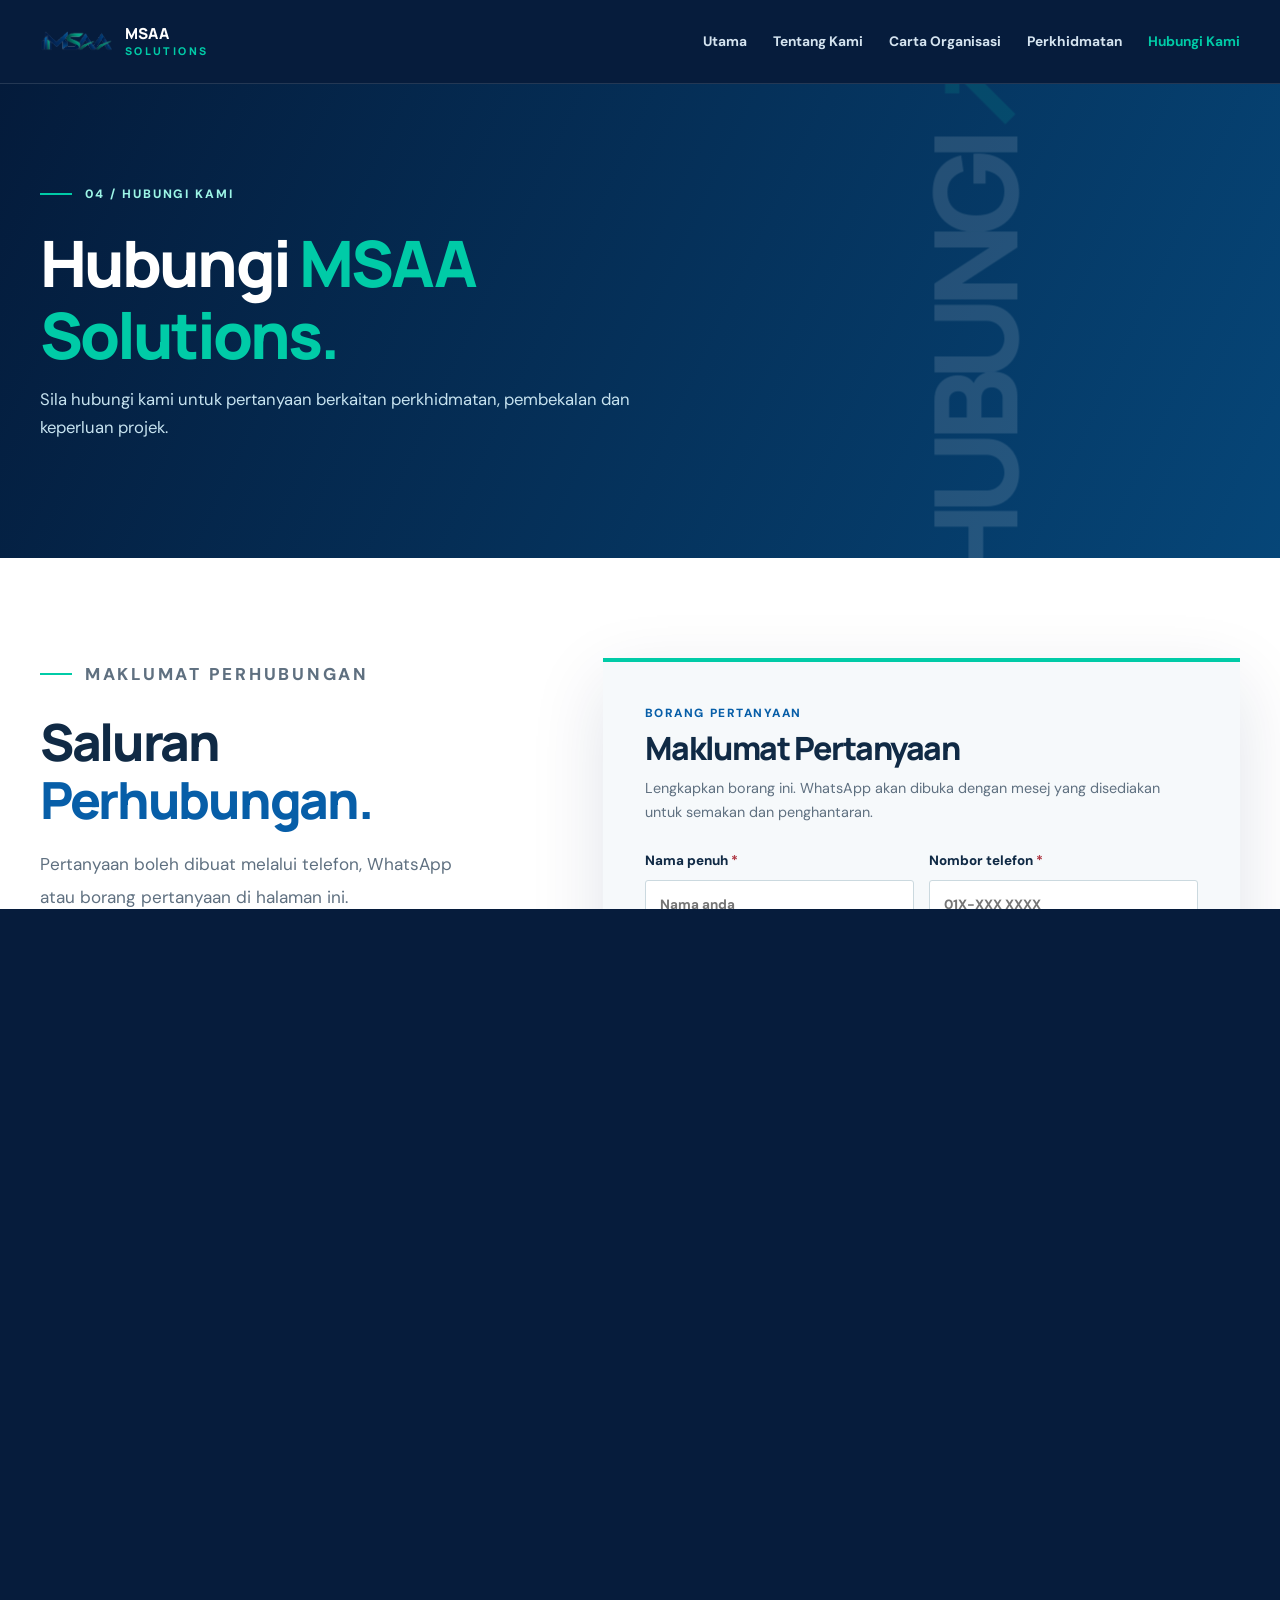
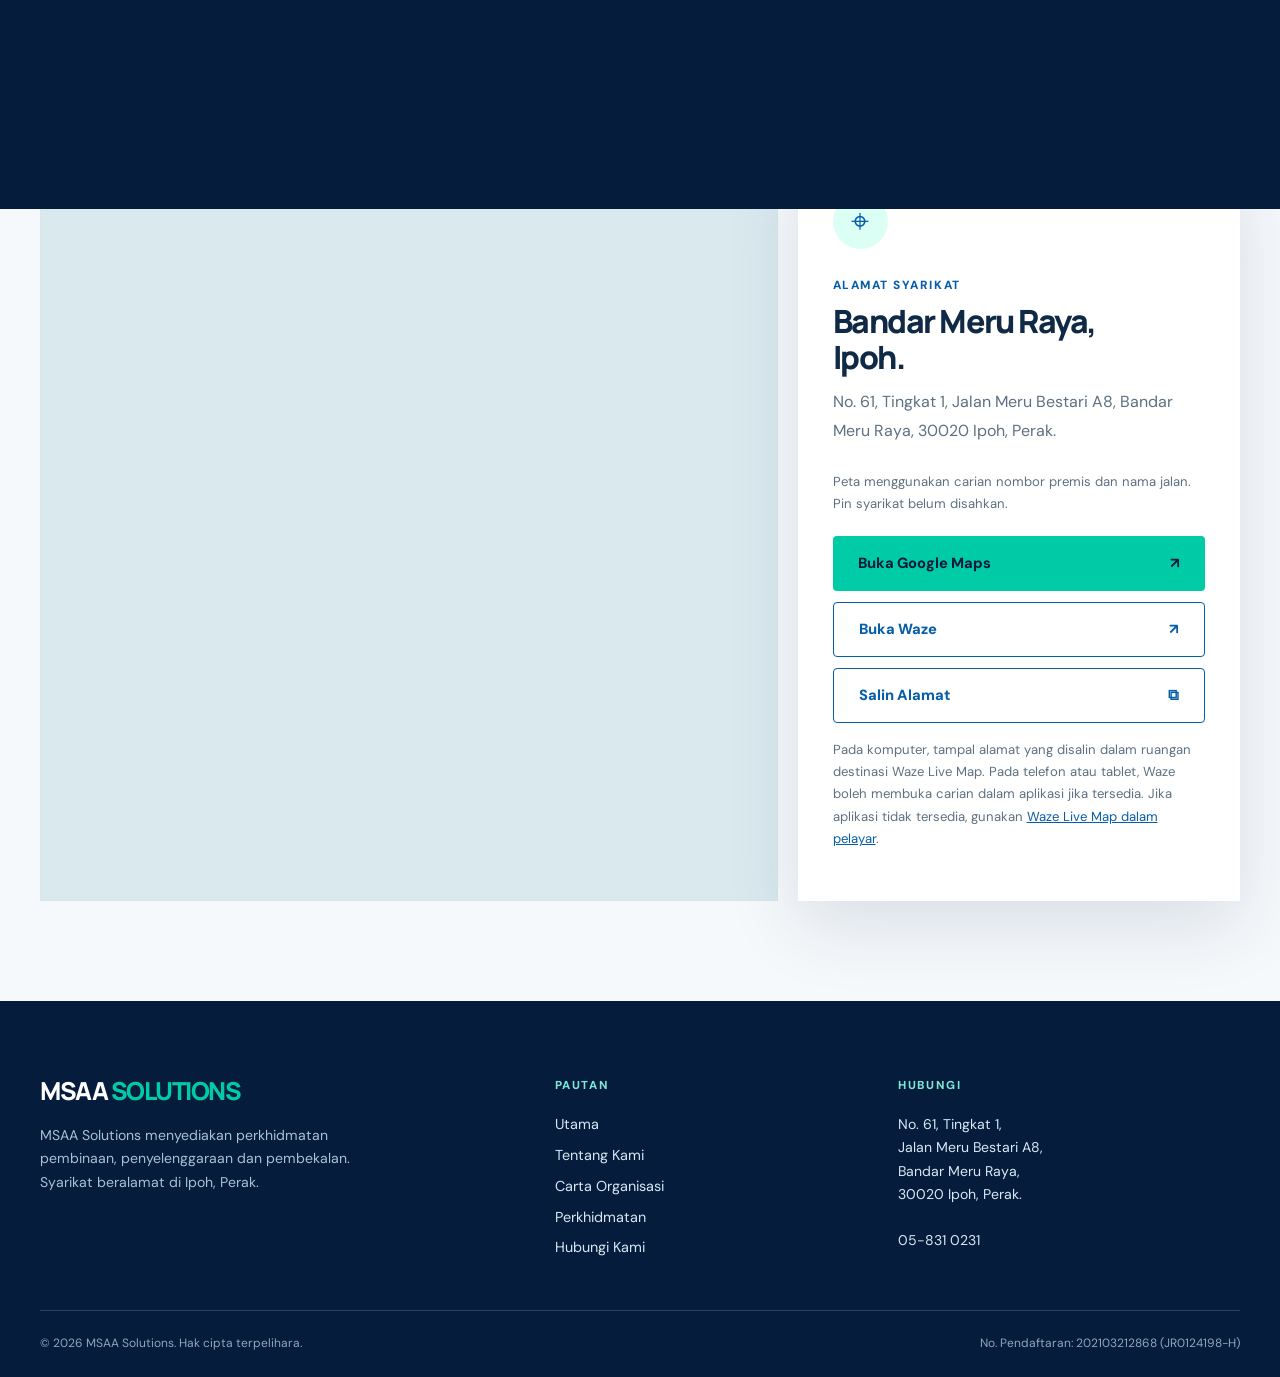
==== commit 37c771c4: "Improve contact validation and responsive navigation" ====
--- a/hubungi.html
+++ b/hubungi.html
@@ -9,8 +9,8 @@
     />
     <title>Hubungi Kami | MSAA Solutions</title>
     <link rel="icon" type="image/svg+xml" href="assets/favicon.svg" />
-    <link rel="stylesheet" href="assets/style.css?v=11" />
-    <script defer src="assets/main.js?v=11"></script>
+    <link rel="stylesheet" href="assets/style.css?v=12" />
+    <script defer src="assets/main.js?v=12"></script>
   </head>
   <body data-page="hubungi">
     <div id="site-header"></div>
@@ -59,10 +59,25 @@
               <div class="form-grid">
                 <label
                   >Nama penuh <span>*</span
-                  ><input name="nama" type="text" autocomplete="name" placeholder="Nama anda" required /></label
+                  ><input
+                    name="nama"
+                    type="text"
+                    autocomplete="name"
+                    placeholder="Nama anda"
+                    maxlength="120"
+                    required /></label
                 ><label
                   >Nombor telefon <span>*</span
-                  ><input name="telefon" type="tel" autocomplete="tel" placeholder="01X-XXX XXXX" required
+                  ><input
+                    name="telefon"
+                    type="tel"
+                    autocomplete="tel"
+                    inputmode="tel"
+                    pattern="\+?[0-9][0-9 \(\)\-]{7,23}"
+                    maxlength="24"
+                    title="Masukkan nombor telefon yang sah, contohnya 012-345 6789."
+                    placeholder="01X-XXX XXXX"
+                    required
                 /></label>
               </div>
               <label
@@ -82,6 +97,7 @@
                 ><textarea
                   name="mesej"
                   rows="5"
+                  maxlength="2000"
                   placeholder="Nyatakan keperluan anda secara ringkas..."
                   required
                 ></textarea></label
@@ -89,6 +105,17 @@
                 Teruskan ke WhatsApp <span aria-hidden="true">↗</span>
               </button>
               <p class="form-status" id="form-status" role="status" aria-live="polite"></p>
+              <!-- Pautan alternatif jika pelayar menyekat tetingkap WhatsApp. -->
+              <a
+                class="text-link whatsapp-fallback"
+                id="whatsapp-fallback"
+                href="https://wa.me/60125097527"
+                target="_blank"
+                rel="noopener noreferrer"
+                hidden
+              >
+                Buka Mesej dalam WhatsApp <span aria-hidden="true">↗</span>
+              </a>
             </form>
           </div>
         </div>
@@ -107,8 +134,8 @@
           <div class="location-grid">
             <div class="map-frame reveal">
               <iframe
-                title="Peta alamat MSAA Solutions di Bandar Meru Raya, Ipoh"
-                src="https://maps.google.com/maps?q=No.%2061%2C%20Tingkat%201%2C%20Jalan%20Meru%20Bestari%20A8%2C%20Bandar%20Meru%20Raya%2C%2030020%20Ipoh%2C%20Perak&amp;output=embed"
+                title="Carian alamat di Jalan Meru Bestari A8, Ipoh"
+                src="https://maps.google.com/maps?q=61%20Jalan%20Meru%20Bestari%20A8%2C%20Bandar%20Meru%20Raya%2C%20Ipoh%2C%20Perak&amp;output=embed"
                 loading="lazy"
                 referrerpolicy="no-referrer-when-downgrade"
                 allowfullscreen
@@ -118,23 +145,41 @@
               <span class="location-pin" aria-hidden="true">⌖</span>
               <p class="form-kicker">ALAMAT SYARIKAT</p>
               <h3>Bandar Meru Raya,<br />Ipoh.</h3>
-              <address>No. 61, Tingkat 1, Jalan Meru Bestari A8, Bandar Meru Raya, 30020 Ipoh, Perak.</address>
+              <address id="office-address">
+                No. 61, Tingkat 1, Jalan Meru Bestari A8, Bandar Meru Raya, 30020 Ipoh, Perak.
+              </address>
+              <p class="location-note">
+                Peta menggunakan carian nombor premis dan nama jalan. Pin syarikat belum disahkan.
+              </p>
               <div class="direction-links">
                 <a
                   class="button button-primary"
-                  href="https://www.google.com/maps/search/?api=1&amp;query=No.%2061%2C%20Tingkat%201%2C%20Jalan%20Meru%20Bestari%20A8%2C%20Bandar%20Meru%20Raya%2C%2030020%20Ipoh%2C%20Perak"
+                  href="https://www.google.com/maps/search/?api=1&amp;query=61%20Jalan%20Meru%20Bestari%20A8%2C%20Bandar%20Meru%20Raya%2C%20Ipoh%2C%20Perak"
                   target="_blank"
                   rel="noopener noreferrer"
                   >Buka Google Maps <span aria-hidden="true">↗</span></a
                 >
                 <a
                   class="button button-outline"
-                  href="https://waze.com/ul?q=No.%2061%2C%20Tingkat%201%2C%20Jalan%20Meru%20Bestari%20A8%2C%20Bandar%20Meru%20Raya%2C%2030020%20Ipoh%2C%20Perak&amp;navigate=yes"
+                  id="waze-directions"
+                  href="https://www.waze.com/live-map/"
+                  data-app-href="https://www.waze.com/ul?q=61%20Jalan%20Meru%20Bestari%20A8%2C%20Bandar%20Meru%20Raya%2C%20Ipoh%2C%20Perak"
                   target="_blank"
                   rel="noopener noreferrer"
                   >Buka Waze <span aria-hidden="true">↗</span></a
                 >
+                <button class="button button-outline" id="copy-address" type="button">
+                  Salin Alamat <span aria-hidden="true">⧉</span>
+                </button>
               </div>
+              <p class="location-note">
+                Pada komputer, tampal alamat yang disalin dalam ruangan destinasi Waze Live Map. Pada telefon atau
+                tablet, Waze boleh membuka carian dalam aplikasi jika tersedia. Jika aplikasi tidak tersedia, gunakan
+                <a href="https://www.waze.com/live-map/" target="_blank" rel="noopener noreferrer"
+                  >Waze Live Map dalam pelayar</a
+                >.
+              </p>
+              <p class="location-note" id="address-status" role="status" aria-live="polite"></p>
             </div>
           </div>
         </div>
--- a/assets/style.css
+++ b/assets/style.css
@@ -37,6 +37,9 @@
   display: block;
   max-width: 100%;
 }
+[hidden] {
+  display: none !important;
+}
 a {
   color: inherit;
   text-decoration: none;
@@ -888,6 +891,10 @@
   margin: 10px 0 0;
   min-height: 1.3em;
 }
+.whatsapp-fallback {
+  margin-top: 10px;
+  line-height: 1.5;
+}
 
 /* Carta organisasi tiga peringkat dengan ruang foto pengurus. */
 .organization {
@@ -1078,6 +1085,22 @@
   color: var(--muted);
   line-height: 1.8;
   margin-bottom: 25px;
+}
+.location-note {
+  color: var(--muted);
+  font-size: 0.82rem;
+  line-height: 1.7;
+  margin: 16px 0 0;
+}
+.location-card address + .location-note {
+  margin: 0 0 20px;
+}
+.location-note a {
+  color: var(--blue);
+  text-decoration: underline;
+}
+#copy-address {
+  grid-column: 1 / -1;
 }
 .direction-links {
   display: grid;
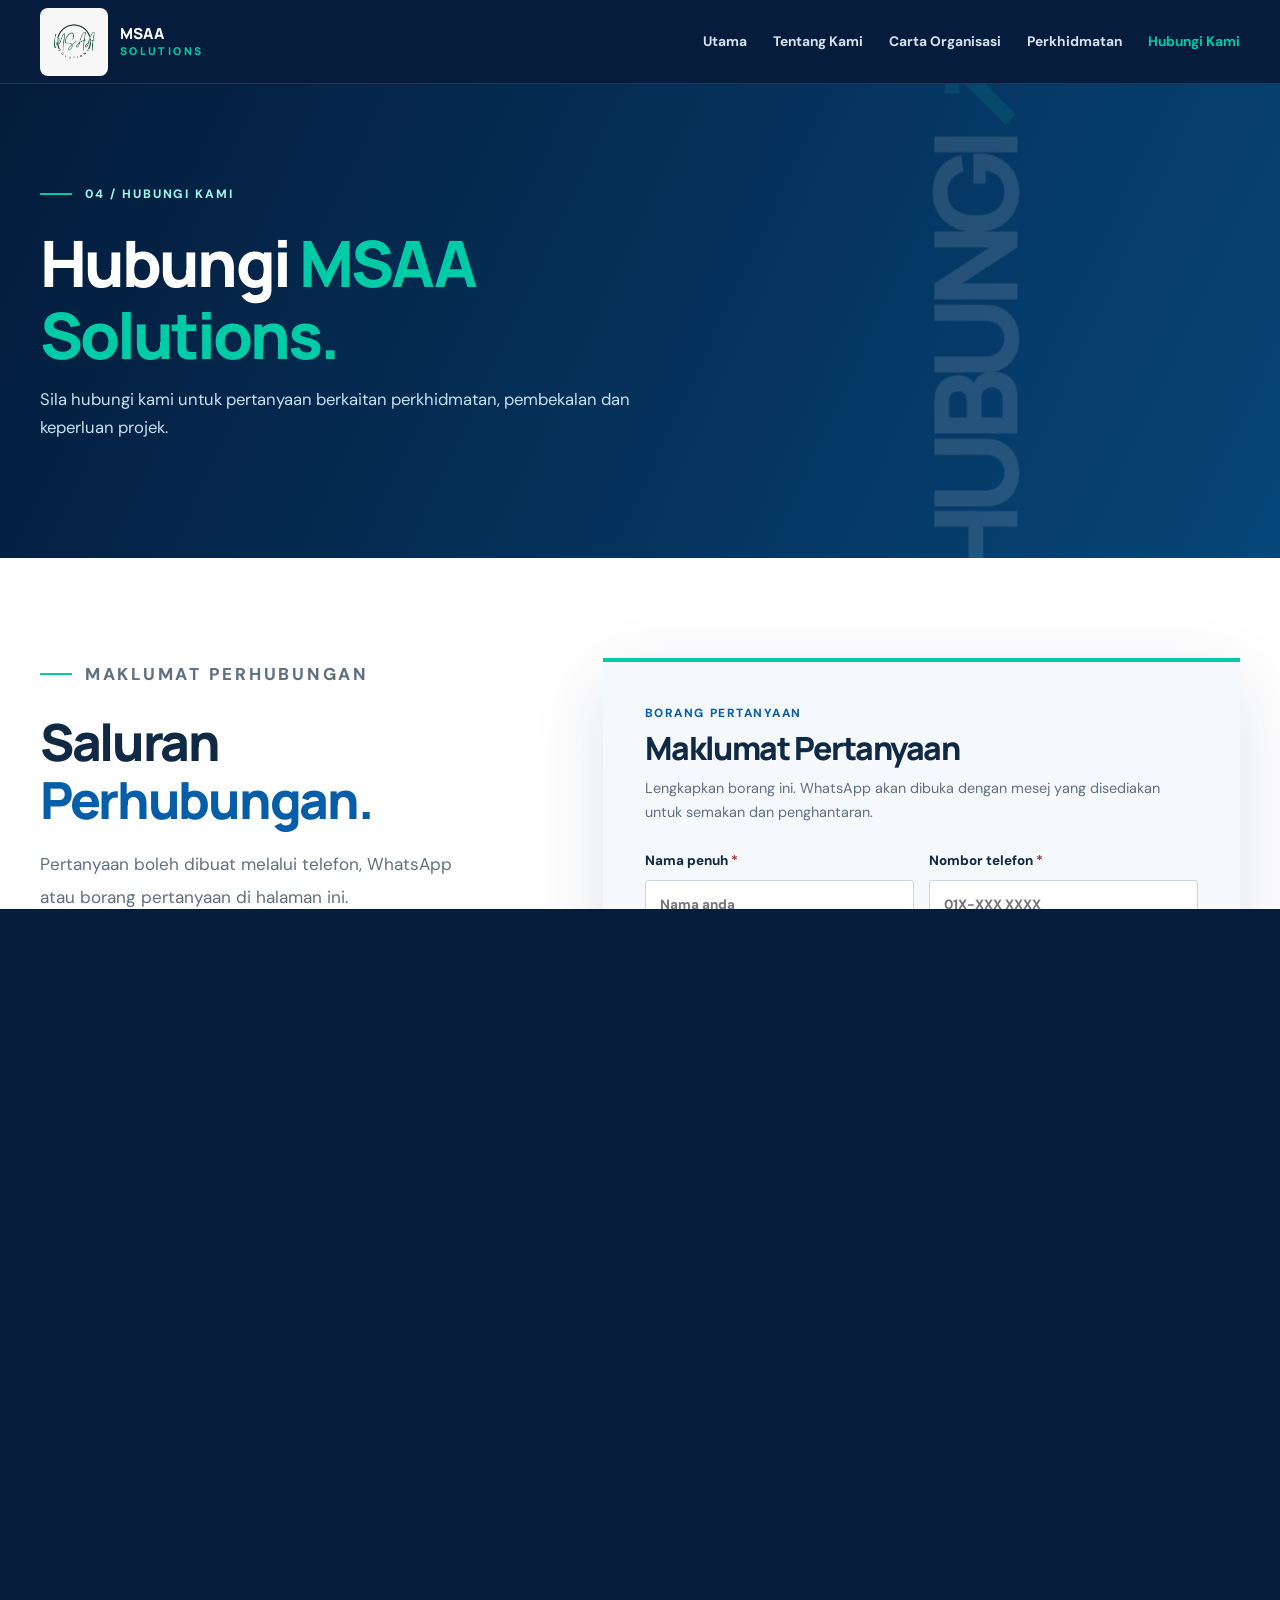
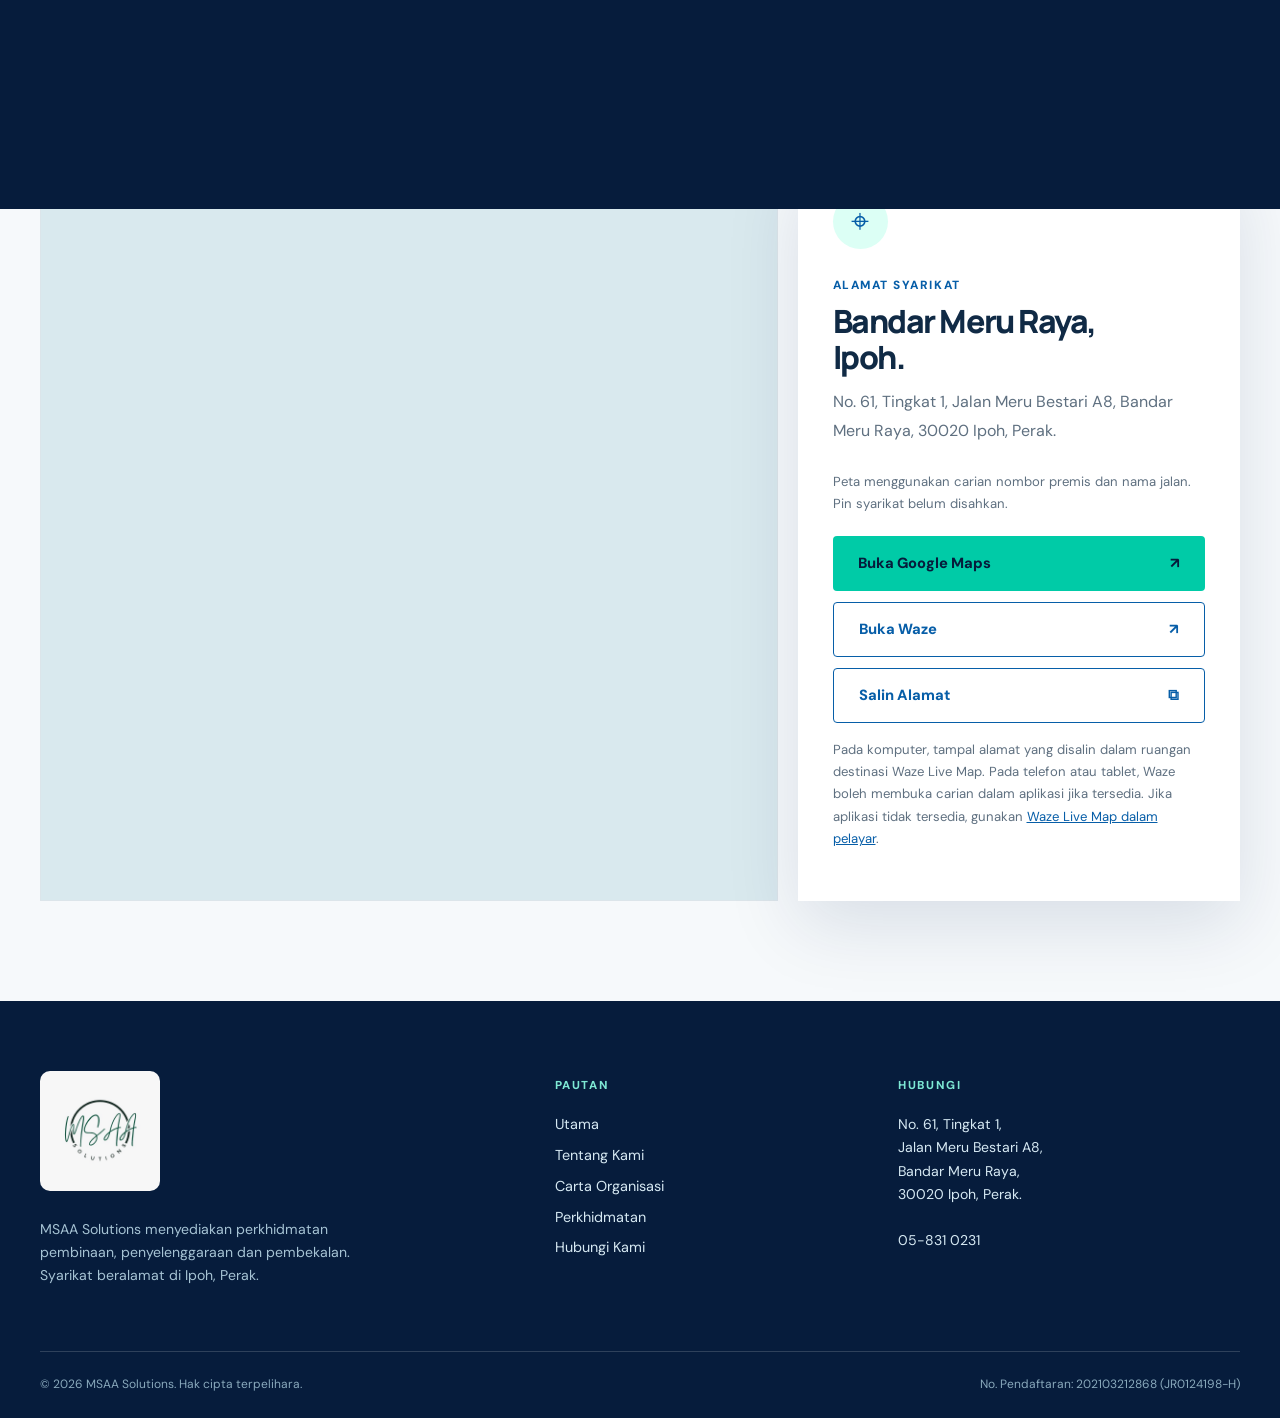
==== commit bb7d295c: "Update company identity with new official logo" ====
--- a/hubungi.html
+++ b/hubungi.html
@@ -8,9 +8,10 @@
       content="Hubungi MSAA Solutions di Ipoh, Perak melalui telefon, WhatsApp atau borang pertanyaan."
     />
     <title>Hubungi Kami | MSAA Solutions</title>
-    <link rel="icon" type="image/svg+xml" href="assets/favicon.svg" />
-    <link rel="stylesheet" href="assets/style.css?v=12" />
-    <script defer src="assets/main.js?v=12"></script>
+    <link rel="icon" type="image/png" sizes="500x500" href="assets/logo-msaa-utama.png" />
+    <link rel="apple-touch-icon" href="assets/logo-msaa-utama.png" />
+    <link rel="stylesheet" href="assets/style.css?v=14" />
+    <script defer src="assets/main.js?v=14"></script>
   </head>
   <body data-page="hubungi">
     <div id="site-header"></div>
--- a/assets/style.css
+++ b/assets/style.css
@@ -178,9 +178,10 @@
   min-width: 210px;
 }
 .brand-logo {
-  width: 73px;
-  height: 52px;
+  width: 68px;
+  height: 68px;
   object-fit: contain;
+  border-radius: 8px;
 }
 .brand-text {
   font-family: Manrope, Arial, sans-serif;
@@ -278,11 +279,11 @@
 .logo-panel {
   position: relative;
   z-index: 1;
-  width: 230px;
-  height: 105px;
-  padding: 15px 20px;
-  border-radius: 10px;
-  background: #fff;
+  width: 180px;
+  height: 180px;
+  border-radius: 50%;
+  overflow: hidden;
+  background: #f7f7f7;
   box-shadow: 0 20px 55px rgba(0, 0, 0, 0.22);
   animation: logoPulse 1.3s ease-in-out infinite alternate;
 }
@@ -460,10 +461,10 @@
 }
 .hero-image-wrap {
   width: min(360px, 80%);
-  height: 505px;
+  height: 360px;
   overflow: hidden;
   border: 9px solid rgba(255, 255, 255, 0.9);
-  border-radius: 6px;
+  border-radius: 12px;
   box-shadow: 0 35px 65px rgba(0, 0, 0, 0.35);
   transform: rotate(4deg);
   position: relative;
@@ -472,7 +473,7 @@
 .hero-image-wrap img {
   height: 100%;
   width: 100%;
-  object-fit: cover;
+  object-fit: contain;
   object-position: center;
 }
 .art-ring {
@@ -757,6 +758,10 @@
 }
 
 /* Senarai perkhidmatan. */
+.service-section {
+  /* Hadkan animasi sisi supaya paparan tablet tidak melimpah. */
+  overflow-x: clip;
+}
 .services-list {
   border-top: 1px solid var(--line);
 }
@@ -953,31 +958,22 @@
 }
 .organization-photo {
   width: 112px;
-  height: 130px;
+  height: 140px;
   flex: 0 0 112px;
-  border: 2px dashed #9bb8c8;
+  border: 2px solid #9bb8c8;
+  border-radius: 3px;
   background: #ecf4f7;
-  display: flex;
-  flex-direction: column;
-  justify-content: center;
-  align-items: center;
-  gap: 3px;
-  color: #66869a;
+  overflow: hidden;
 }
 .manager-card .organization-photo {
   background: #143b64;
   border-color: #7ecbc3;
-  color: #b4e8e0;
-}
-.organization-photo span {
-  font-size: 3.3rem;
-  line-height: 1;
-}
-.organization-photo small {
-  font-size: 0.58rem;
-  font-weight: 800;
-  letter-spacing: 0.12em;
-  text-align: center;
+}
+.organization-photo img {
+  width: 100%;
+  height: 100%;
+  object-fit: cover;
+  object-position: center;
 }
 .organization-role {
   display: block;
@@ -1132,14 +1128,15 @@
   gap: 70px;
 }
 .footer-brand {
-  font-family: Manrope, Arial, sans-serif;
-  font-size: 1.55rem;
-  font-weight: 800;
-  letter-spacing: -0.06em;
-  margin-bottom: 12px;
-}
-.footer-brand span {
-  color: var(--teal);
+  display: inline-block;
+  margin-bottom: 18px;
+}
+/* Kekalkan nisbah logo supaya tulisan tidak menjadi leper. */
+.footer-brand img {
+  width: 120px;
+  height: 120px;
+  object-fit: contain;
+  border-radius: 10px;
 }
 .footer-grid p {
   color: #a6c3d4;
@@ -1340,7 +1337,7 @@
     min-height: 480px;
   }
   .hero-image-wrap {
-    height: 430px;
+    height: 300px;
     width: 300px;
   }
   .feature-card {
@@ -1383,8 +1380,8 @@
     height: 72px;
   }
   .brand-logo {
-    width: 60px;
-    height: 42px;
+    width: 56px;
+    height: 56px;
   }
   .brand-text {
     font-size: 0.83rem;
@@ -1434,8 +1431,8 @@
     min-height: 360px;
   }
   .hero-image-wrap {
-    height: 340px;
-    width: 245px;
+    height: 280px;
+    width: 280px;
   }
   .art-ring {
     width: 410px;
@@ -1515,8 +1512,8 @@
     min-height: 310px;
   }
   .hero-image-wrap {
-    height: 290px;
-    width: 210px;
+    height: 240px;
+    width: 240px;
   }
   .hero-float {
     padding: 11px 16px;
@@ -1565,14 +1562,8 @@
   }
   .organization-photo {
     width: 88px;
-    height: 105px;
+    height: 110px;
     flex-basis: 88px;
-  }
-  .organization-photo span {
-    font-size: 2.7rem;
-  }
-  .organization-photo small {
-    font-size: 0.48rem;
   }
   .organization-detail h3 {
     font-size: 1.12rem;
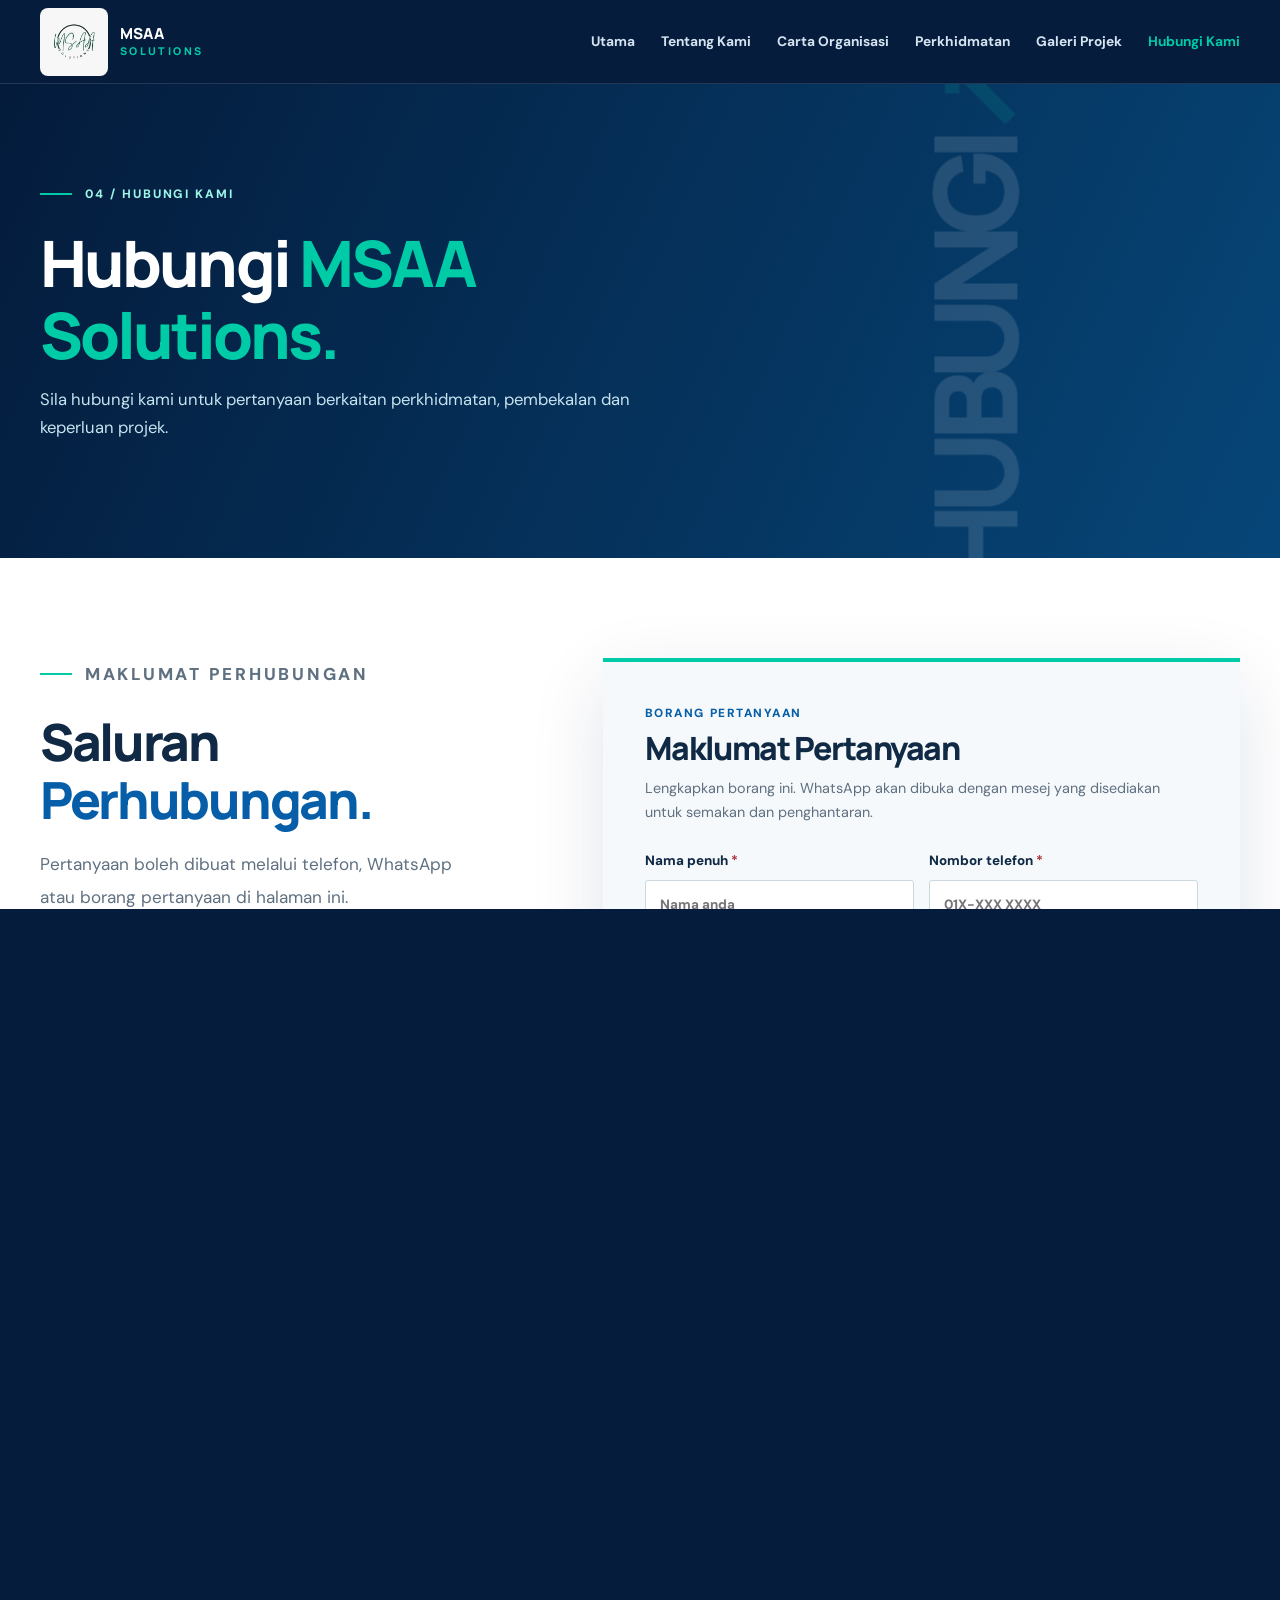
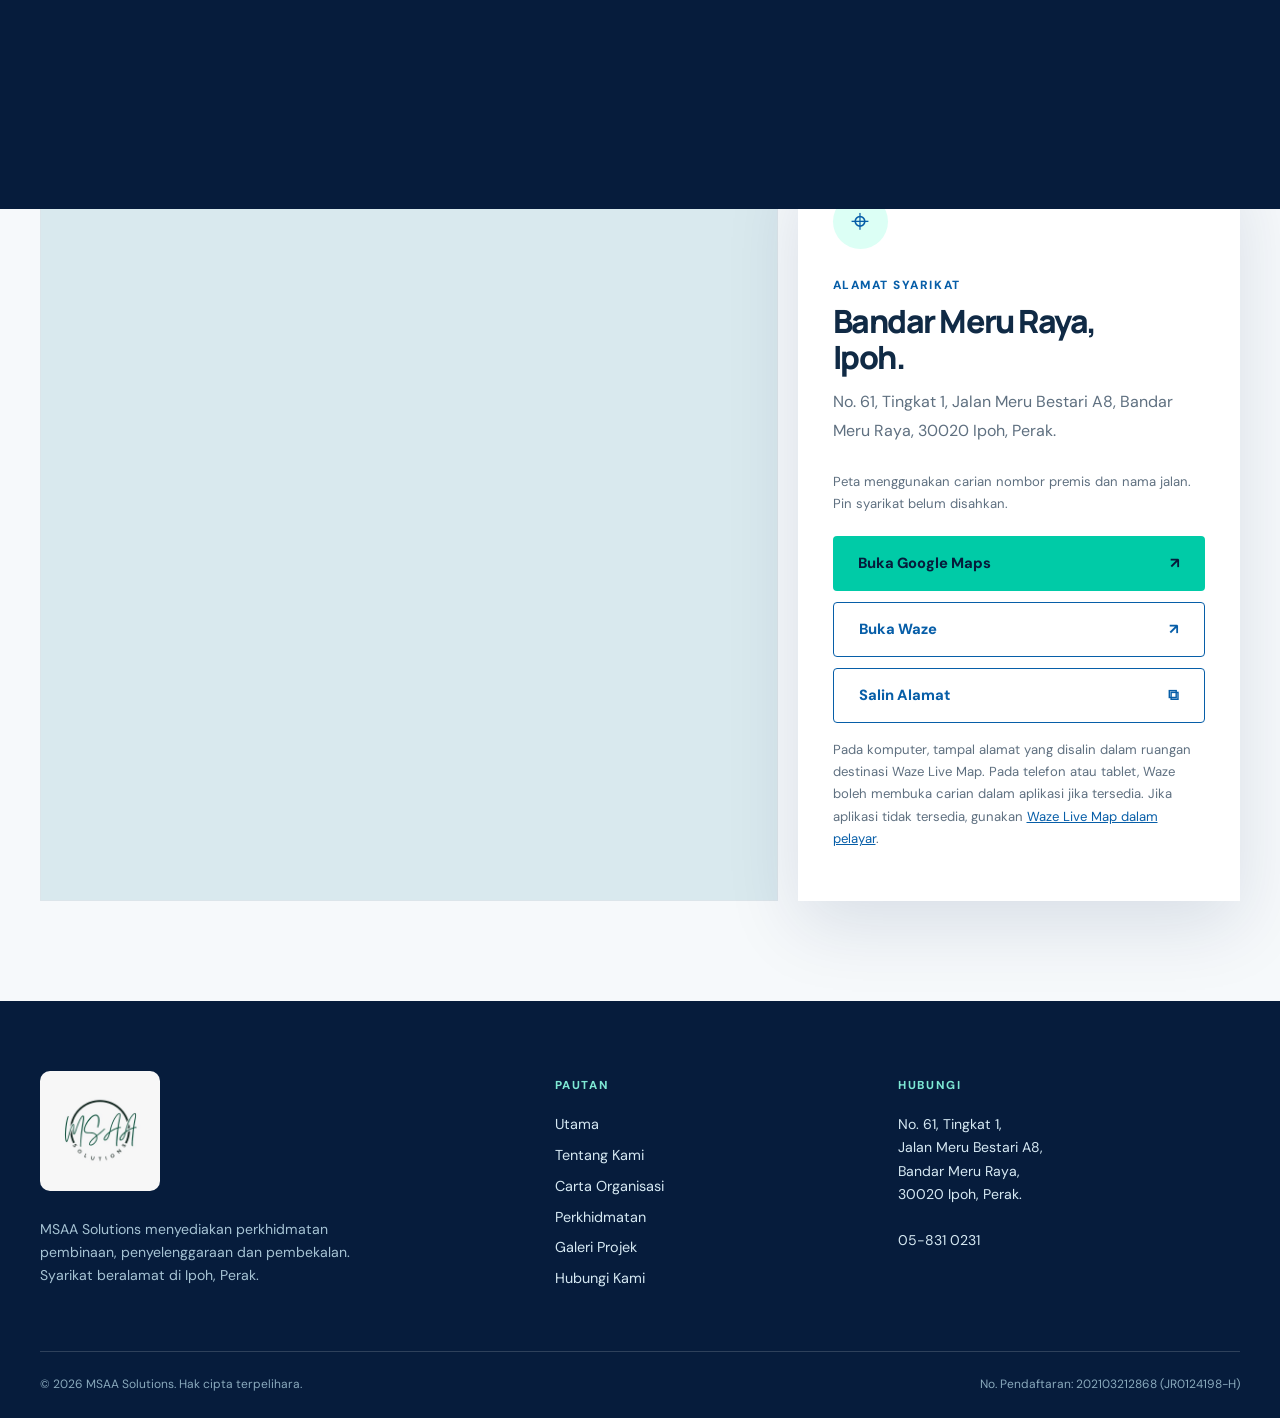
==== commit 063989b0: "Publish watermarked project photo gallery" ====
--- a/hubungi.html
+++ b/hubungi.html
@@ -10,8 +10,8 @@
     <title>Hubungi Kami | MSAA Solutions</title>
     <link rel="icon" type="image/png" sizes="500x500" href="assets/logo-msaa-utama.png" />
     <link rel="apple-touch-icon" href="assets/logo-msaa-utama.png" />
-    <link rel="stylesheet" href="assets/style.css?v=14" />
-    <script defer src="assets/main.js?v=14"></script>
+    <link rel="stylesheet" href="assets/style.css?v=15" />
+    <script defer src="assets/main.js?v=15"></script>
   </head>
   <body data-page="hubungi">
     <div id="site-header"></div>
--- a/assets/style.css
+++ b/assets/style.css
@@ -1629,3 +1629,80 @@
     opacity: 1;
   }
 }
+
+/* Galeri dan paparan foto yang boleh dibesarkan. */
+.project-grid {
+  display: grid;
+  grid-template-columns: repeat(auto-fit, minmax(min(100%, 220px), 1fr));
+  gap: 18px;
+}
+
+.gallery-notice {
+  color: var(--muted);
+  margin-bottom: 24px;
+}
+
+.project-card {
+  display: grid;
+  text-align: left;
+  overflow: hidden;
+  padding: 0;
+  border: 1px solid var(--line);
+  border-radius: 10px;
+  background: var(--paper);
+  color: var(--ink);
+}
+
+.project-card > span,
+.project-view-bar {
+  display: flex;
+  align-items: center;
+  justify-content: space-between;
+  gap: 10px;
+  padding: 10px 14px;
+}
+
+.project-card img {
+  width: 100%;
+  aspect-ratio: 4 / 3;
+  object-fit: cover;
+}
+
+.project-photo {
+  -webkit-touch-callout: none;
+  -webkit-user-drag: none;
+  user-select: none;
+}
+
+.project-view {
+  width: min(94vw, 880px);
+  max-height: 94dvh;
+  padding: 0;
+  border: 1px solid var(--line);
+  border-radius: 12px;
+  background: var(--deep);
+  color: white;
+}
+
+.project-view::backdrop {
+  background: rgb(0 10 22 / 85%);
+}
+
+.project-view img {
+  width: 100%;
+  height: min(65dvh, 640px);
+  object-fit: contain;
+}
+
+.project-view h2 {
+  margin: 0;
+  font-size: 1rem;
+}
+
+.project-view button {
+  border: 1px solid var(--line);
+  border-radius: 6px;
+  padding: 7px 10px;
+  background: var(--paper);
+  color: var(--ink);
+}
